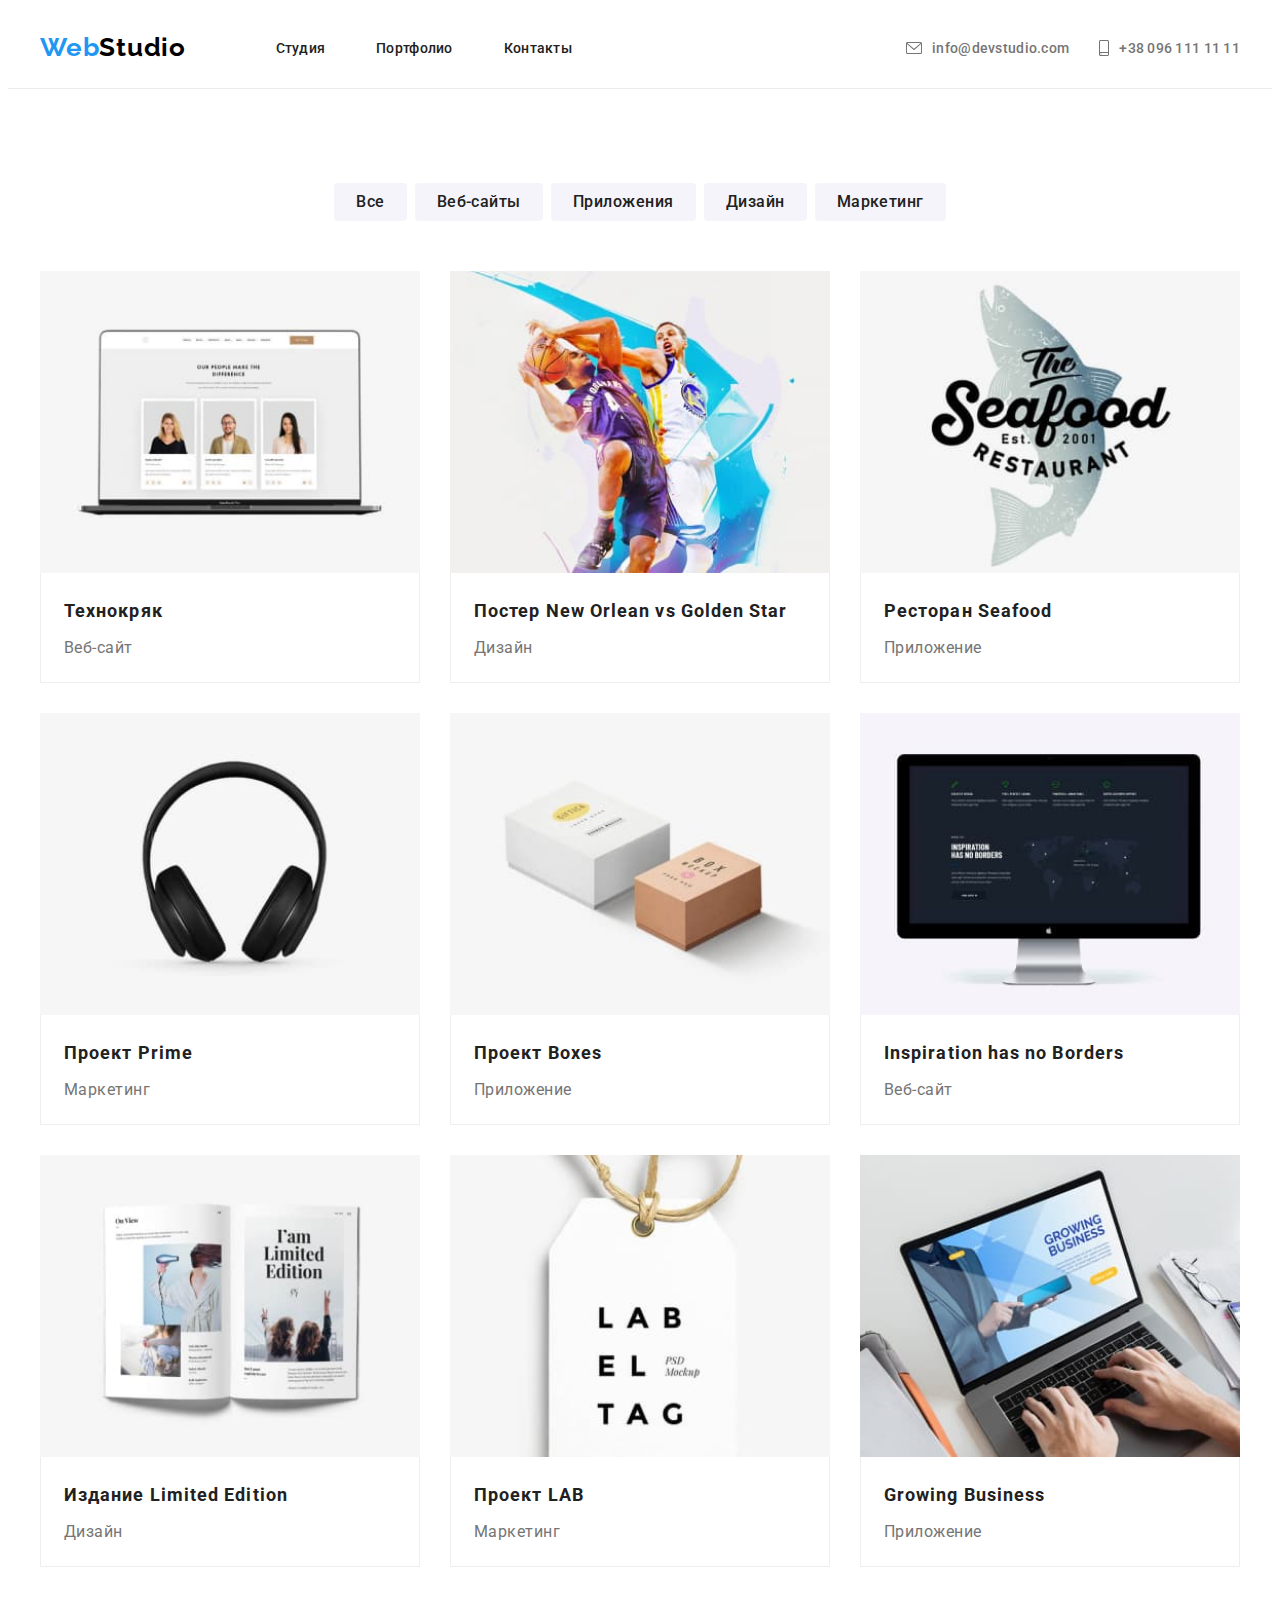
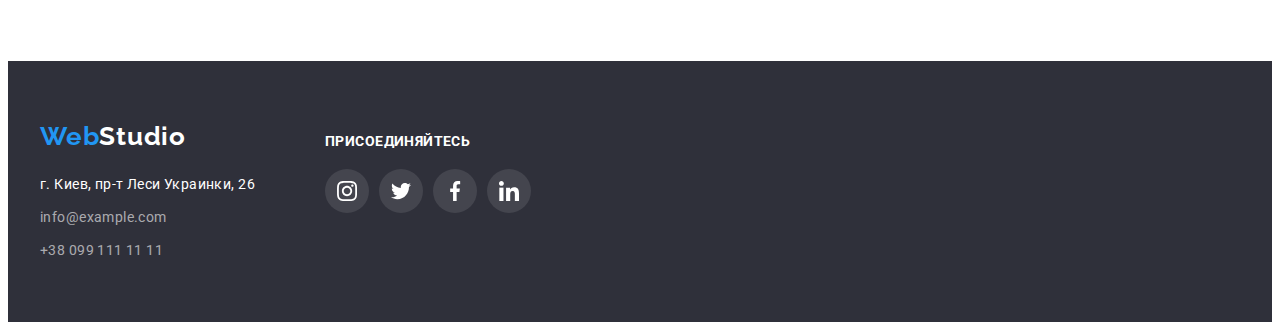
==== portfolio.html @ d5870287 "initial" ====
<!DOCTYPE html>
<html lang="ru">
<head>
    <meta charset="UTF-8">
    <meta http-equiv="X-UA-Compatible" content="IE=edge">
    <meta name="viewport" content="width=device-width, initial-scale=1.0">
    <title>Document-portfolio</title>
    <link rel="stylesheet" href="https://cdnjs.cloudflare.com/ajax/libs/modern-normalize/1.1.0/modern-normalize.min.css"
        integrity="sha512-wpPYUAdjBVSE4KJnH1VR1HeZfpl1ub8YT/NKx4PuQ5NmX2tKuGu6U/JRp5y+Y8XG2tV+wKQpNHVUX03MfMFn9Q=="
        crossorigin="anonymous" referrerpolicy="no-referrer" />
    <link rel="preconnect" href="https://fonts.googleapis.com">
    <link rel="preconnect" href="https://fonts.gstatic.com" crossorigin>
    <link href="https://fonts.googleapis.com/css2?family=Raleway:wght@700&family=Roboto:wght@400;500;700;900&display=swap"
        rel="stylesheet">
    <link rel="stylesheet" href="./css/styles.css">
</head>
<body>
    <header class="header">
        <div class="container header-container">
            <nav class="header-nav">
                <a href="" class="header-logo"><span class="header-logo-first">Web</span><span class="header-logo-second">Studio</span></a>
                <ul class="list header-nav-list">
                    <li class="header-nav-item"><a href="./index.html" class="header-link">Студия</a></li>
                    <li class="header-nav-item"><a href="" class="header-link">Портфолио</a></li>
                    <li class="header-nav-item"><a href="" class="header-link">Контакты</a></li>
                </ul>
            </nav>
            <ul class="list header-contacts-list">
                <li class="header-contacts-item">
                    <a href="mailto:info@devstudio.com" class="header-contacts-link">
                        <svg class="header-contacts-icon" width="16" height="12">
                            <use href="./images/icons.svg#icon-envelope"></use>
                        </svg>
                        info@devstudio.com</a>
                </li>
                <li class="header-contacts-item">
                    <a href="tel:+380961111111" class="header-contacts-link">
                        <svg class="header-contacts-icon" width="10" height="16">
                            <use href="./images/icons.svg#icon-smartphone"></use>
                        </svg>
                        +38 096 111 11 11</a>
                </li>
            </ul>
        </div>
    </header>

    <main>
        <section class="portfolio section">
            <div class="container">
                <h2 class="visually-hidden">Наше портфолио</h2>
                <ul class="list portfolio-list-btn">
                    <li class="item-btn"><button type="button" class="portfolio-btn">Все</button></li>
                    <li class="item-btn"><button type="button" class="portfolio-btn">Веб-сайты</button></li>
                    <li class="item-btn"><button type="button" class="portfolio-btn">Приложения</button></li>
                    <li class="item-btn"><button type="button" class="portfolio-btn">Дизайн</button></li>
                    <li class="item-btn"><button type="button" class="portfolio-btn">Маркетинг</button></li>
                </ul>
                <ul class="list portfolio-projects-list">
                    <li class="portfolio-projects-item">
                        <a href="" class="portfolio-projects-item-link">
                            <img src="./images/web-site-1.jpg" alt="фотографии на ноутбуке" width="370">
                            <div class="portfolio-projects-description">
                                <h3 class="portfolio-projects-title">Технокряк</h3>
                                <p class="portfolio-projects-text">Веб-сайт</p>
                            </div>
                        </a>
                    </li>
                    <li class="portfolio-projects-item">
                        <a href="" class="portfolio-projects-item-link">
                            <img src="./images//design-1.jpg" alt="игра в баскетбол" width="370">
                            <div class="portfolio-projects-description">
                                <h3 class="portfolio-projects-title">Постер <span lang="en"> New Orlean vs Golden Star</span></h3>
                                <p class="portfolio-projects-text">Дизайн</p>
                            </div>
                        </a>
                    </li>
                    <li class="portfolio-projects-item">
                        <a href="" class="portfolio-projects-item-link">
                            <img src="./images/application-1.jpg" alt="рыба" width="370">
                            <div class="portfolio-projects-description">
                                <h3 class="portfolio-projects-title">Ресторан <span lang="en"> Seafood</span></h3>
                                <p class="portfolio-projects-text">Приложение</p>
                            </div>
                        </a>
                    </li>
                    <li class="portfolio-projects-item">
                        <a href="" class="portfolio-projects-item-link">
                            <img src="./images/marketing-1.jpg" alt="наушники" width="370">
                            <div class="portfolio-projects-description">
                                <h3 class="portfolio-projects-title">Проект <span lang="en">Prime</span></h3>
                                <p class="portfolio-projects-text">Маркетинг</p>
                            </div>
                        </a>
                    </li>
                    <li class="portfolio-projects-item">
                        <a href="" class="portfolio-projects-item-link">
                            <img src="./images/application-2.jpg" alt="две коробки" width="370">
                            <div class="portfolio-projects-description">
                                <h3 class="portfolio-projects-title">Проект <span lang="en">Boxes</span></h3>
                                <p class="portfolio-projects-text">Приложение</p>
                            </div>
                        </a>
                    </li>
                    <li class="portfolio-projects-item">
                        <a href="" class="portfolio-projects-item-link">
                            <img src="./images/web-site-2.jpg" alt="монитор компьютера" width="370">
                            <div class="portfolio-projects-description">
                                <h3 lang="en" class="portfolio-projects-title">Inspiration has no Borders</h3>
                                <p class="portfolio-projects-text">Веб-сайт</p>
                            </div>
                        </a>
                    </li>
                    <li class="portfolio-projects-item">
                        <a href="" class="portfolio-projects-item-link">
                            <img src="./images//design-2.jpg" alt="книга" width="370">
                            <div class="portfolio-projects-description">
                                <h3 class="portfolio-projects-title">Издание <span lang="en">Limited Edition</span></h3>
                                <p class="portfolio-projects-text">Дизайн</p>
                            </div>
                        </a>
                    </li>
                    <li class="portfolio-projects-item">
                        <a href="" class="portfolio-projects-item-link">
                            <img src="./images/marketing-2.jpg" alt="логотип проекта" width="370">
                            <div class="portfolio-projects-description">
                                <h3 class="portfolio-projects-title">Проект <span lang="en">LAB</span></h3>
                                <p class="portfolio-projects-text">Маркетинг</p>
                            </div>
                        </a>
                    </li>
                    <li class="portfolio-projects-item">
                        <a href="" class="portfolio-projects-item-link">
                            <img src="./images/application-3.jpg" alt="человек работает на ноутбуке" width="370">
                            <div class="portfolio-projects-description">
                                <h3 lang="en" class="portfolio-projects-title">Growing Business</h3>
                                <p class="portfolio-projects-text">Приложение</p>
                            </div>
                        </a>
                    </li>
                </ul>
            </div>
        </section>        
    </main>

    <footer class="footer">
        <div class="container footer-container">
            <div class="footer-logo-address">
                <a href="" class="footer-logo"><span class="footer-logo-first">Web</span><span class="footer-logo-second">Studio</span></a>
                <address class="footer-address">
                    <ul class="list">
                        <li class="footer-item"><a href="https://goo.gl/maps/iqcSmfnzoTDPEqYf7" target="_blank" rel="noopener noreferrer nofollow" class="footer-link footer-maps-link">г. Киев, пр-т Леси Украинки, 26</a></li>
                        <li class="footer-item"><a href="mailto:info@example.com" class="footer-link footer-contacts-link">info@example.com</a></li>
                        <li class="footer-item"><a href="tel:+380991111111" class="footer-link footer-contacts-link">+38 099 111 11 11</a></li>
                    </ul>
                </address>
            </div>
            <div class="footer-socials">
                <h3 class="footer-socials-title">ПРИСОЕДИНЯЙТЕСЬ</h3>
                <ul class="footer-socials-list list">
                    <li class="footer-socials-item">
                        <a href="" class="footer-socials-link">
                            <svg class="footer-socials-icon" width="20" height="20">
                                <use href="./images/icons.svg#icon-instagram"></use>
                            </svg>
                        </a>
                    </li>
                    <li class="footer-socials-item">
                        <a href="" class="footer-socials-link">
                            <svg class="footer-socials-icon" width="20" height="20">
                                <use href="./images/icons.svg#icon-twitter"></use>
                            </svg>
                        </a>
                    </li>
                    <li class="footer-socials-item">
                        <a href="" class="footer-socials-link">
                            <svg class="footer-socials-icon" width="20" height="20">
                                <use href="./images/icons.svg#icon-facebook"></use>
                            </svg>
                        </a>
                    </li>
                    <li class="footer-socials-item">
                        <a href="" class="footer-socials-link">
                            <svg class="footer-socials-icon" width="20" height="20">
                                <use href="./images/icons.svg#icon-linkedin"></use>
                            </svg>
                        </a>
                    </li>
                </ul>
            </div>
        </div>
    </footer>
</body>
</html>
---- css/styles.css ----
:root {
  --body-color: #212121;
  --body-background-color: #ffffff;
  --logo-first-color: #2196f3;
  --logo-second-color: #000000;
  --header-link-accent-color: #2196f3;
  --header-contacts-link-color: #757575;
  --header-contacts-link-accent-color: #2196f3;
  --header-border-bottom-color: #ececec;
  --footer-background-color: #2f303a;
  --footer-logo-first-color: #2196f3;
  --footer-logo-second-color: #ffffff;
  --footer-maps-link-color: #ffffff;
  --footer-contacts-link-color: rgba(255, 255, 255, 0.6);
  --footer-accent-link-color: #2196f3;
  --footer-join-color: #ffffff;
  --footer-socials-link-background-color: rgba(255, 255, 255, 0.1);
  --footer-socials-link-color: #ffffff;
  --footer-socials-accent-background-color: #2196f3;
  --hero-background-color: #2f303a;
  --hero-title-color: #ffffff;
  --hero-btn-background-color: #2196f3;
  --hero-btn-color: #ffffff;
  --hero-btn-accent-background-color: #f5f4fa;
  --hero-btn-shadow-color: rgba(0, 0, 0, 0.15);
  --peculiarities-decoration-background-color: #f5f4fa;
  --peculiarities-text-color: #757575;
  --team-background-color: #f5f4fa;
  --team-description-background-color: #ffffff;
  --team-link-background-color: #ffffff;
  --team-link-color: #afb1b8;
  --team-link-accent-background-color: #2196f3;
  --team-link-accent-color: #ffffff;
  --clients-link-border-color: #afb1b8;
  --clients-link-color: #afb1b8;
  --clients-link-accent-color: #2196f3;
  --clients-link-accent-border-color: #2196f3;
  --portfolio-btn-background-color: #f5f4fa;
  --portfolio-btn-accent-background-color: #2196f3;
  --portfolio-btn-accent-color: #ffffff;
  --portfolio-description-background-color: #ffffff;
  --portfolio-description-border-color: #eeeeee;
  --team-item-text-color: #757575;
  --portfolio-projects-title-color: #212121;
  --portfolio-projects-text-color: #757575;
}

h1,
h2,
h3,
h4,
h5,
h6,
p {
  margin: 0;
}

ul {
  margin: 0;
  padding: 0;
}

img {
  display: block;
  width: 100%;
  height: auto;
}

.list {
  list-style: none;
}

a {
  text-decoration: none;
}

body {
  font-family: "Roboto", sans-serif;
  color: var(--body-color);
  background-color: var(--body-background-color);
}

.container {
  width: 1200px;
  margin: 0 auto;
  padding-left: 15px;
  padding-right: 15px;
}

.section {
  padding-top: 94px;
  padding-bottom: 94px;
}

/*-------------------HEADER----------------------*/

.header {
  border-bottom: 1px solid var(--header-border-bottom-color);
  padding-top: 24px;
  padding-bottom: 25px;
}

.header-container {
  display: flex;
  align-items: center;
  justify-content: space-between;
}

.header-nav {
  display: flex;
  align-items: center;
  justify-content: space-between;
  min-width: 532px;
}

.header-logo {
  font-family: "Raleway", sans-serif;
  font-weight: bold;
  font-size: 26px;
  line-height: calc(31 / 26);
  letter-spacing: 0.03em;
}
.header-logo-first {
  color: var(--logo-first-color);
}
.header-logo-second {
  color: var(--logo-second-color);
}

.header-nav-list {
  display: flex;
}

.header-nav-item:not(:last-child) {
  margin-right: 51px;
}

.header-link {
  font-weight: 500;
  font-size: 14px;
  line-height: calc(16 / 14);
  letter-spacing: 0.02em;
  color: currentColor;
}
.header-link:hover,
.header-link:focus {
  color: var(--header-link-accent-color);
}

.header-contacts-list {
  display: flex;
}

.header-contacts-item:not(:last-child) {
  margin-right: 30px;
}

.header-contacts-link {
  font-weight: 500;
  font-size: 14px;
  line-height: calc(16 / 14);
  letter-spacing: 0.02em;
  color: var(--header-contacts-link-color);
  display: flex;
  align-items: center;
}
.header-contacts-icon {
  fill: currentColor;
  margin-right: 10px;
}

.header-contacts-link:hover,
.header-contacts-link:focus {
  color: var(--header-contacts-link-accent-color);
}

/* ----------------FOOTER------------------- */

.footer {
  background-color: var(--footer-background-color);
  padding-top: 60px;
  padding-bottom: 60px;
}

.footer-container {
  display: flex;
}

.footer-logo-address {
  margin-right: 70px;
}

.footer-logo {
  font-family: "Raleway", sans-serif;
  font-weight: bold;
  font-size: 26px;
  line-height: calc(31 / 26);
  letter-spacing: 0.03em;
  display: inline-block;
  margin-bottom: 20px;
}
.footer-logo-first {
  color: var(--footer-logo-first-color);
}
.footer-logo-second {
  color: var(--footer-logo-second-color);
}

.footer-link {
  font-style: normal;
  font-size: 14px;
  line-height: calc(24 / 14);
  letter-spacing: 0.03em;
}
.footer-maps-link {
  color: var(--footer-maps-link-color);
}
.footer-contacts-link {
  color: var(--footer-contacts-link-color);
}
.footer-link:hover,
.footer-link:focus {
  color: var(--footer-accent-link-color);
}

.footer-item:not(:last-child) {
  margin-bottom: 9px;
}

.footer-socials {
  padding-top: 12px;
}

.footer-socials-title {
  font-size: 14px;
  line-height: calc(16 / 14);
  letter-spacing: 0.03em;
  text-transform: uppercase;
  color: var(--footer-join-color);
  margin-bottom: 20px;
}
.footer-socials-list {
  display: flex;
  justify-content: center;
}
.footer-socials-item:not(:last-child) {
  margin-right: 10px;
}
.footer-socials-link {
  width: 44px;
  height: 44px;
  border-radius: 50%;
  background-color: var(--footer-socials-link-background-color);
  display: flex;
  align-items: center;
  justify-content: center;
  color: var(--footer-socials-link-color);
}
.footer-socials-icon {
  fill: currentColor;
}
.footer-socials-link:hover,
.footer-socials-link:focus {
  background-color: var(--footer-socials-accent-background-color);
}

/* -----------------STUDIO---------------------- */
/* --------------------HERO------------------------ */
.hero {
  background-color: var(--hero-background-color);
  background-image: linear-gradient(
      rgba(47, 48, 58, 0.4),
      rgba(47, 48, 58, 0.4)
    ),
    url(../images/hero-bg.jpg);
  background-repeat: no-repeat;
  background-position: center;
  background-size: cover;
  padding-top: 200px;
  padding-bottom: 200px;
  max-width: 1600px;
  margin: 0 auto;
}

.hero-title {
  font-weight: 900;
  font-size: 44px;
  line-height: calc(60 / 44);
  text-align: center;
  letter-spacing: 0.06em;
  text-transform: uppercase;
  color: var(--hero-title-color);
  margin-bottom: 21px;
  margin-left: auto;
  margin-right: auto;
  width: 623px;
}

.hero-btn {
  font-family: inherit;
  font-weight: bold;
  font-size: 16px;
  line-height: calc(30 / 16);
  display: flex;
  align-items: center;
  justify-content: center;
  letter-spacing: 0.06em;
  color: var(--hero-btn-color);
  background-color: var(--hero-btn-background-color);
  cursor: pointer;
  box-shadow: 0px 4px 4px var(--hero-btn-shadow-color);
  border-radius: 4px;
  border: 0 outset currentColor;
  padding: 10px 32px;
  margin-left: auto;
  margin-right: auto;
}
.hero-btn:hover,
.hero-btn:focus {
  background-color: var(--hero-btn-accent-background-color);
  color: currentColor;
}

/* ----------------PECULIARITIES----------------*/

.peculiarities {
  padding-bottom: 0;
}

.visually-hidden {
  position: absolute;
  white-space: nowrap;
  width: 1px;
  height: 1px;
  overflow: hidden;
  border: 0;
  padding: 0;
  clip: rect(0 0 0 0);
  clip-path: inset(50%);
  margin: -1px;
}

.peculiarities-list {
  display: flex;
  justify-content: space-between;
}

.peculiarities-item {
  width: 270px;
}
.peculiarities-decoration {
  display: flex;
  justify-content: center;
  padding-top: 25px;
  padding-bottom: 25px;
  background-color: var(--peculiarities-decoration-background-color);
  border-radius: 4px;
  margin-bottom: 30px;
}

.peculiarities-title {
  font-size: 14px;
  line-height: calc(16 / 14);
  letter-spacing: 0.03em;
  text-transform: uppercase;
  color: currentColor;
  margin-bottom: 10px;
}

.peculiarities-text {
  font-size: 14px;
  line-height: calc(24 / 14);
  letter-spacing: 0.03em;
  color: var(--peculiarities-text-color);
}

/* ----------------ACTIVITY---------------- */

.activity-title {
  font-size: 36px;
  line-height: calc(42 / 36);
  text-align: center;
  letter-spacing: 0.03em;
  color: currentColor;
  margin-bottom: 50px;
}

.activity-list {
  display: flex;
  justify-content: space-between;
}

/* --------------------TEAM------------------ */

.team {
  background-color: var(--team-background-color);
}

.team-title {
  font-size: 36px;
  line-height: calc(42 / 36);
  text-align: center;
  letter-spacing: 0.03em;
  color: currentColor;
  margin-bottom: 50px;
}

.team-list {
  display: flex;
  justify-content: space-between;
}

.team-item {
  width: 270px;
  box-shadow: 0px 1px 3px rgba(0, 0, 0, 0.12), 0px 1px 1px rgba(0, 0, 0, 0.14),
    0px 2px 1px rgba(0, 0, 0, 0.2);
  border-radius: 0px 0px 4px 4px;
}

.team-item-description {
  padding-top: 30px;
  padding-bottom: 30px;
  background-color: var(--team-description-background-color);
}

.team-item-title {
  font-weight: 500;
  font-size: 16px;
  line-height: calc(19 / 16);
  text-align: center;
  letter-spacing: 0.03em;
  color: currentColor;
  margin-bottom: 10px;
}

.team-item-text {
  font-size: 16px;
  line-height: calc(19 / 16);
  text-align: center;
  letter-spacing: 0.03em;
  color: var(--team-item-text-color);
  margin-bottom: 16px;
}

.team-socials-list {
  display: flex;
  justify-content: center;
}

.team-socials-item:not(:last-child) {
  margin-right: 10px;
}

.team-socials-link {
  width: 44px;
  height: 44px;
  background-color: var(--team-link-background-color);
  border-radius: 50%;
  display: flex;
  align-items: center;
  justify-content: center;
  color: var(--team-link-color);
}

.team-socials-icon {
  fill: currentColor;
}

.team-socials-link:hover,
.team-socials-link:focus {
  background-color: var(--team-link-accent-background-color);
  color: var(--team-link-accent-color);
}

/* ---------------------CLIENTS--------------------*/

.clients-title {
  font-size: 36px;
  line-height: calc(42 / 36);
  text-align: center;
  letter-spacing: 0.03em;
  color: currentColor;
  margin-bottom: 50px;
}

.clients-list {
  display: flex;
  justify-content: space-between;
}

.clients-item-link {
  display: block;
  padding: 15px 31px;
  border: 1px solid var(--clients-link-border-color);
  border-radius: 4px;
  color: var(--clients-link-color);
}

.clients-item-icon {
  fill: currentColor;
}

.clients-item-link:hover,
.clients-item-link:focus {
  color: var(--clients-link-accent-color);
  border-color: var(--clients-link-accent-border-color);
}
/* ---------------------PORTFOLIO------------------- */
/* -------------------- portfolio-------------------*/

.visually-hidden {
  position: absolute;
  white-space: nowrap;
  width: 1px;
  height: 1px;
  overflow: hidden;
  border: 0;
  padding: 0;
  clip: rect(0 0 0 0);
  clip-path: inset(50%);
  margin: -1px;
}

.portfolio-list-btn {
  margin-bottom: 50px;
  display: flex;
  justify-content: center;
}

.item-btn:not(:last-child) {
  margin-right: 8px;
}

.portfolio-btn {
  font-family: inherit;
  font-weight: 500;
  font-size: 16px;
  line-height: calc(26 / 16);
  text-align: center;
  letter-spacing: 0.03em;
  color: currentColor;
  background-color: var(--portfolio-btn-background-color);
  cursor: pointer;
  padding: 6px 22px;
  border: 0 outset currentColor;
  border-radius: 4px;
}

.portfolio-btn:hover,
.portfolio-btn:focus {
  background-color: var(--portfolio-btn-accent-background-color);
  color: var(--portfolio-btn-accent-color);
  box-shadow: 0px 3px 1px rgba(0, 0, 0, 0.1), 0px 1px 2px rgba(0, 0, 0, 0.08),
    0px 2px 2px rgba(0, 0, 0, 0.12);
}

.portfolio-projects-list {
  display: flex;
  flex-wrap: wrap;
  margin-left: -30px;
  margin-top: -30px;
}

.portfolio-projects-item {
  margin-left: 30px;
  margin-top: 30px;
  flex-basis: calc((100% - 90px) / 3);
}

.portfolio-projects-item-link {
  display: block;
}

.portfolio-projects-item-link:hover {
  box-shadow: 0px 1px 1px rgba(0, 0, 0, 0.12), 0px 4px 4px rgba(0, 0, 0, 0.06),
    1px 4px 6px rgba(0, 0, 0, 0.16);
}

.portfolio-projects-description {
  background-color: var(--portfolio-description-background-color);
  border-right: 1px solid var(--portfolio-description-border-color);
  border-bottom: 1px solid var(--portfolio-description-border-color);
  border-left: 1px solid var(--portfolio-description-border-color);
  padding-top: 20px;
  padding-right: 23px;
  padding-bottom: 19px;
  padding-left: 23px;
}

.portfolio-projects-title {
  font-size: 18px;
  line-height: calc(36 / 18);
  letter-spacing: 0.06em;
  color: var(--portfolio-projects-title-color);
  margin-bottom: 4px;
}

.portfolio-projects-text {
  font-size: 16px;
  line-height: calc(30 / 16);
  letter-spacing: 0.03em;
  color: var(--portfolio-projects-text-color);
}
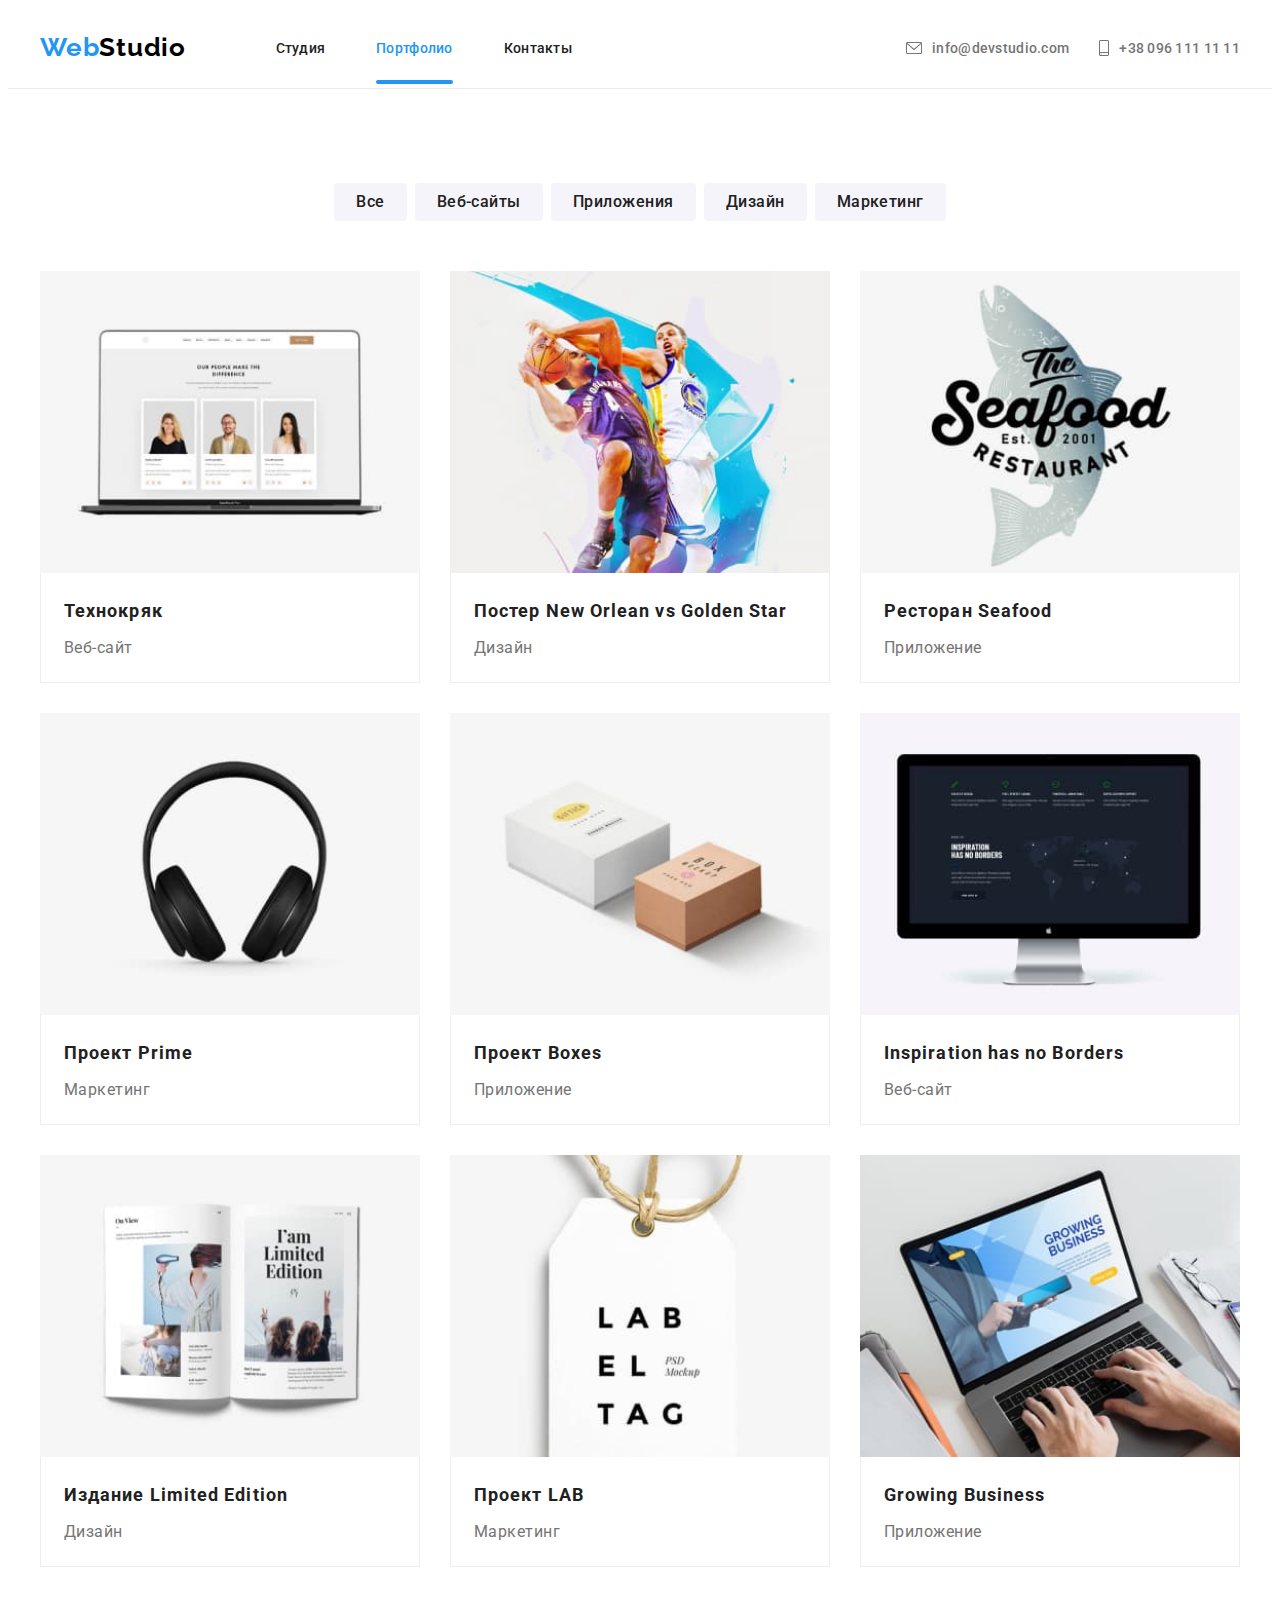
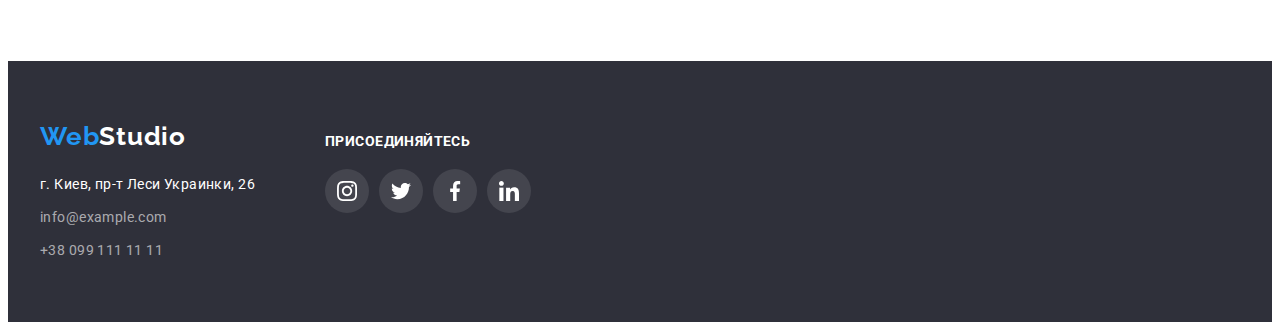
==== commit 91c5c88a: "corrected" ====
--- a/portfolio.html
+++ b/portfolio.html
@@ -21,7 +21,7 @@
                 <a href="" class="header-logo"><span class="header-logo-first">Web</span><span class="header-logo-second">Studio</span></a>
                 <ul class="list header-nav-list">
                     <li class="header-nav-item"><a href="./index.html" class="header-link">Студия</a></li>
-                    <li class="header-nav-item"><a href="" class="header-link">Портфолио</a></li>
+                    <li class="header-nav-item"><a href="" class="header-link portfolio-link">Портфолио</a></li>
                     <li class="header-nav-item"><a href="" class="header-link">Контакты</a></li>
                 </ul>
             </nav>
@@ -58,7 +58,10 @@
                 <ul class="list portfolio-projects-list">
                     <li class="portfolio-projects-item">
                         <a href="" class="portfolio-projects-item-link">
-                            <img src="./images/web-site-1.jpg" alt="фотографии на ноутбуке" width="370">
+                            <div class="portfolio-projects-wrap">
+                                <img src="./images/web-site-1.jpg" alt="фотографии на ноутбуке" width="370">
+                                <p class="portfolio-projects-overlay">Технокряк это современная площадка распространения коронавируса. Компании используют эту платформу для цифрового шпионажа и атак на защищённые сервера конкурентов.</p>
+                            </div>
                             <div class="portfolio-projects-description">
                                 <h3 class="portfolio-projects-title">Технокряк</h3>
                                 <p class="portfolio-projects-text">Веб-сайт</p>
@@ -67,7 +70,10 @@
                     </li>
                     <li class="portfolio-projects-item">
                         <a href="" class="portfolio-projects-item-link">
-                            <img src="./images//design-1.jpg" alt="игра в баскетбол" width="370">
+                            <div class="portfolio-projects-wrap">
+                                <img src="./images//design-1.jpg" alt="игра в баскетбол" width="370">
+                                <p class="portfolio-projects-overlay">Постер <span lang="en"> New Orlean vs Golden Star</span></p>
+                            </div>
                             <div class="portfolio-projects-description">
                                 <h3 class="portfolio-projects-title">Постер <span lang="en"> New Orlean vs Golden Star</span></h3>
                                 <p class="portfolio-projects-text">Дизайн</p>
@@ -76,7 +82,10 @@
                     </li>
                     <li class="portfolio-projects-item">
                         <a href="" class="portfolio-projects-item-link">
-                            <img src="./images/application-1.jpg" alt="рыба" width="370">
+                            <div class="portfolio-projects-wrap">
+                                <img src="./images/application-1.jpg" alt="рыба" width="370">
+                                <p class="portfolio-projects-overlay">Ресторан <span lang="en"> Seafood</span></p>
+                            </div>
                             <div class="portfolio-projects-description">
                                 <h3 class="portfolio-projects-title">Ресторан <span lang="en"> Seafood</span></h3>
                                 <p class="portfolio-projects-text">Приложение</p>
@@ -85,7 +94,10 @@
                     </li>
                     <li class="portfolio-projects-item">
                         <a href="" class="portfolio-projects-item-link">
-                            <img src="./images/marketing-1.jpg" alt="наушники" width="370">
+                            <div class="portfolio-projects-wrap">
+                                <img src="./images/marketing-1.jpg" alt="наушники" width="370">
+                                <p class="portfolio-projects-overlay">Проект <span lang="en">Prime</span></p>
+                            </div>
                             <div class="portfolio-projects-description">
                                 <h3 class="portfolio-projects-title">Проект <span lang="en">Prime</span></h3>
                                 <p class="portfolio-projects-text">Маркетинг</p>
@@ -94,7 +106,10 @@
                     </li>
                     <li class="portfolio-projects-item">
                         <a href="" class="portfolio-projects-item-link">
-                            <img src="./images/application-2.jpg" alt="две коробки" width="370">
+                            <div class="portfolio-projects-wrap">
+                                <img src="./images/application-2.jpg" alt="две коробки" width="370">
+                                <p class="portfolio-projects-overlay">Проект <span lang="en">Boxes</span></p>
+                            </div>
                             <div class="portfolio-projects-description">
                                 <h3 class="portfolio-projects-title">Проект <span lang="en">Boxes</span></h3>
                                 <p class="portfolio-projects-text">Приложение</p>
@@ -103,16 +118,22 @@
                     </li>
                     <li class="portfolio-projects-item">
                         <a href="" class="portfolio-projects-item-link">
-                            <img src="./images/web-site-2.jpg" alt="монитор компьютера" width="370">
-                            <div class="portfolio-projects-description">
-                                <h3 lang="en" class="portfolio-projects-title">Inspiration has no Borders</h3>
+                            <div class="portfolio-projects-wrap">
+                                <img src="./images/web-site-2.jpg" alt="монитор компьютера" width="370">
+                                <p class="portfolio-projects-overlay" lang="en">Inspiration has no Borders</p>
+                            </div>
+                            <div class="portfolio-projects-description">
+                                <h3 class="portfolio-projects-title" lang="en">Inspiration has no Borders</h3>
                                 <p class="portfolio-projects-text">Веб-сайт</p>
                             </div>
                         </a>
                     </li>
                     <li class="portfolio-projects-item">
                         <a href="" class="portfolio-projects-item-link">
-                            <img src="./images//design-2.jpg" alt="книга" width="370">
+                            <div class="portfolio-projects-wrap">
+                                <img src="./images//design-2.jpg" alt="книга" width="370">
+                                <p class="portfolio-projects-overlay">Издание <span lang="en">Limited Edition</span></p>
+                            </div>
                             <div class="portfolio-projects-description">
                                 <h3 class="portfolio-projects-title">Издание <span lang="en">Limited Edition</span></h3>
                                 <p class="portfolio-projects-text">Дизайн</p>
@@ -121,7 +142,10 @@
                     </li>
                     <li class="portfolio-projects-item">
                         <a href="" class="portfolio-projects-item-link">
-                            <img src="./images/marketing-2.jpg" alt="логотип проекта" width="370">
+                            <div class="portfolio-projects-wrap">
+                                <img src="./images/marketing-2.jpg" alt="логотип проекта" width="370">
+                                <p class="portfolio-projects-overlay">Проект <span lang="en">LAB</span></p>
+                            </div>
                             <div class="portfolio-projects-description">
                                 <h3 class="portfolio-projects-title">Проект <span lang="en">LAB</span></h3>
                                 <p class="portfolio-projects-text">Маркетинг</p>
@@ -130,9 +154,12 @@
                     </li>
                     <li class="portfolio-projects-item">
                         <a href="" class="portfolio-projects-item-link">
-                            <img src="./images/application-3.jpg" alt="человек работает на ноутбуке" width="370">
-                            <div class="portfolio-projects-description">
-                                <h3 lang="en" class="portfolio-projects-title">Growing Business</h3>
+                            <div class="portfolio-projects-wrap">
+                                <img src="./images/application-3.jpg" alt="человек работает на ноутбуке" width="370">
+                                <p class="portfolio-projects-overlay" lang="en">Growing Business</p>
+                            </div>
+                            <div class="portfolio-projects-description">
+                                <h3 class="portfolio-projects-title" lang="en">Growing Business</h3>
                                 <p class="portfolio-projects-text">Приложение</p>
                             </div>
                         </a>
--- a/css/styles.css
+++ b/css/styles.css
@@ -3,6 +3,8 @@
   --body-background-color: #ffffff;
   --logo-first-color: #2196f3;
   --logo-second-color: #000000;
+  --header-link-focus-color: #2196f3;
+  --header-link-after-focus-background-color: #2196f3;
   --header-link-accent-color: #2196f3;
   --header-contacts-link-color: #757575;
   --header-contacts-link-accent-color: #2196f3;
@@ -25,6 +27,8 @@
   --hero-btn-shadow-color: rgba(0, 0, 0, 0.15);
   --peculiarities-decoration-background-color: #f5f4fa;
   --peculiarities-text-color: #757575;
+  --activity-item-box-background-color: rgba(47, 48, 58, 0.8);
+  --activity-item-title-color: #ffffff;
   --team-background-color: #f5f4fa;
   --team-description-background-color: #ffffff;
   --team-link-background-color: #ffffff;
@@ -35,12 +39,19 @@
   --clients-link-color: #afb1b8;
   --clients-link-accent-color: #2196f3;
   --clients-link-accent-border-color: #2196f3;
+  --backdrop-background-color: rgba(0, 0, 0, 0.2);
+  --modal-background-color: #ffffff;
+  --modal-close-btn-background-color: #ffffff;
+  --modal-close-btn-border-color: rgba(0, 0, 0, 0.1);
+  --modal-close-icon-color: #000000;
   --portfolio-btn-background-color: #f5f4fa;
   --portfolio-btn-accent-background-color: #2196f3;
   --portfolio-btn-accent-color: #ffffff;
   --portfolio-description-background-color: #ffffff;
   --portfolio-description-border-color: #eeeeee;
   --team-item-text-color: #757575;
+  --portfolio-projects-overlay-color: #ffffff;
+  --portfolio-projects-overlay-background-color: rgba(33, 150, 243, 0.9);
   --portfolio-projects-title-color: #212121;
   --portfolio-projects-text-color: #757575;
 }
@@ -141,7 +152,27 @@
   line-height: calc(16 / 14);
   letter-spacing: 0.02em;
   color: currentColor;
-}
+  position: relative;
+  transition: color 250ms cubic-bezier(0.4, 0, 0.2, 1);
+}
+
+.studio-link,
+.portfolio-link {
+  color: var(--header-link-focus-color);
+}
+
+.studio-link::after,
+.portfolio-link::after {
+  content: "";
+  width: 100%;
+  height: 4px;
+  border-radius: 2px;
+  position: absolute;
+  bottom: -28px;
+  left: 0;
+  background-color: var(--header-link-after-focus-background-color);
+}
+
 .header-link:hover,
 .header-link:focus {
   color: var(--header-link-accent-color);
@@ -163,6 +194,7 @@
   color: var(--header-contacts-link-color);
   display: flex;
   align-items: center;
+  transition: color 250ms cubic-bezier(0.4, 0, 0.2, 1);
 }
 .header-contacts-icon {
   fill: currentColor;
@@ -211,6 +243,7 @@
   font-size: 14px;
   line-height: calc(24 / 14);
   letter-spacing: 0.03em;
+  transition: color 250ms cubic-bezier(0.4, 0, 0.2, 1);
 }
 .footer-maps-link {
   color: var(--footer-maps-link-color);
@@ -255,6 +288,7 @@
   align-items: center;
   justify-content: center;
   color: var(--footer-socials-link-color);
+  transition: background-color 250ms cubic-bezier(0.4, 0, 0.2, 1);
 }
 .footer-socials-icon {
   fill: currentColor;
@@ -314,6 +348,8 @@
   padding: 10px 32px;
   margin-left: auto;
   margin-right: auto;
+  transition: background-color 250ms cubic-bezier(0.4, 0, 0.2, 1),
+    color 250ms cubic-bezier(0.4, 0, 0.2, 1);
 }
 .hero-btn:hover,
 .hero-btn:focus {
@@ -390,6 +426,30 @@
   justify-content: space-between;
 }
 
+.activity-item {
+  position: relative;
+}
+
+.activity-item-box {
+  display: flex;
+  width: 100%;
+  padding-top: 27px;
+  padding-bottom: 27px;
+  justify-content: center;
+  background-color: var(--activity-item-box-background-color);
+  position: absolute;
+  bottom: 0;
+  left: 0;
+}
+
+.activity-item-title {
+  font-size: 14px;
+  line-height: calc(16 / 14);
+  text-align: center;
+  letter-spacing: 0.03em;
+  text-transform: uppercase;
+  color: var(--activity-item-title-color);
+}
 /* --------------------TEAM------------------ */
 
 .team {
@@ -460,6 +520,8 @@
   align-items: center;
   justify-content: center;
   color: var(--team-link-color);
+  transition: background-color 250ms cubic-bezier(0.4, 0, 0.2, 1),
+    color 250ms cubic-bezier(0.4, 0, 0.2, 1);
 }
 
 .team-socials-icon {
@@ -494,6 +556,8 @@
   border: 1px solid var(--clients-link-border-color);
   border-radius: 4px;
   color: var(--clients-link-color);
+  transition: color 250ms cubic-bezier(0.4, 0, 0.2, 1),
+    border-color 250ms cubic-bezier(0.4, 0, 0.2, 1);
 }
 
 .clients-item-icon {
@@ -505,6 +569,63 @@
   color: var(--clients-link-accent-color);
   border-color: var(--clients-link-accent-border-color);
 }
+
+/* ---------------------BACKDROP------------------- */
+
+.backdrop {
+  display: flex;
+  align-items: center;
+  justify-content: center;
+  width: 100vw;
+  height: 100vh;
+  position: fixed;
+  top: 0;
+  left: 0;
+  background-color: var(--backdrop-background-color);
+  transition: opacity 250ms cubic-bezier(0.4, 0, 0.2, 1),
+    visibility 250ms cubic-bezier(0.4, 0, 0.2, 1);
+}
+
+.modal {
+  position: absolute;
+  width: 528px;
+  height: 581px;
+  background-color: var(--modal-background-color);
+  box-shadow: 0px 1px 3px rgba(0, 0, 0, 0.12), 0px 1px 1px rgba(0, 0, 0, 0.14),
+    0px 2px 1px rgba(0, 0, 0, 0.2);
+  border-radius: 4px;
+  transform: rotate(0) scale(1);
+  transition: transform 250ms cubic-bezier(0.4, 0, 0.2, 1);
+}
+
+.modal-close-btn {
+  position: absolute;
+  width: 30px;
+  height: 30px;
+  top: 8px;
+  right: 8px;
+  display: flex;
+  align-items: center;
+  justify-content: center;
+  background-color: var(--modal-close-btn-background-color);
+  border: 1px solid var(--modal-close-btn-border-color);
+  border-radius: 50%;
+}
+
+.modal-close-icon {
+  fill: var(--modal-close-icon-color);
+}
+
+.is-hidden {
+  opacity: 0;
+  pointer-events: none;
+  visibility: hidden;
+}
+
+.is-hidden .modal {
+  transform: rotate(-90deg) scale(0.5);
+}
+
 /* ---------------------PORTFOLIO------------------- */
 /* -------------------- portfolio-------------------*/
 
@@ -544,6 +665,9 @@
   padding: 6px 22px;
   border: 0 outset currentColor;
   border-radius: 4px;
+  transition: background-color 250ms cubic-bezier(0.4, 0, 0.2, 1),
+    color 250ms cubic-bezier(0.4, 0, 0.2, 1),
+    box-shadow 250ms cubic-bezier(0.4, 0, 0.2, 1);
 }
 
 .portfolio-btn:hover,
@@ -569,11 +693,40 @@
 
 .portfolio-projects-item-link {
   display: block;
+  transition: box-shadow 250ms cubic-bezier(0.4, 0, 0.2, 1);
 }
 
 .portfolio-projects-item-link:hover {
   box-shadow: 0px 1px 1px rgba(0, 0, 0, 0.12), 0px 4px 4px rgba(0, 0, 0, 0.06),
     1px 4px 6px rgba(0, 0, 0, 0.16);
+}
+
+.portfolio-projects-item-link:hover .portfolio-projects-overlay {
+  transform: translateY(0);
+}
+
+.portfolio-projects-wrap {
+  position: relative;
+  overflow: hidden;
+}
+
+.portfolio-projects-overlay {
+  position: absolute;
+  top: 0;
+  left: 0;
+  padding-left: 24px;
+  padding-right: 24px;
+  display: flex;
+  align-items: center;
+  height: 100%;
+  width: 100%;
+  font-size: 18px;
+  line-height: calc(28 / 18);
+  letter-spacing: 0.03em;
+  color: var(--portfolio-projects-overlay-color);
+  background-color: var(--portfolio-projects-overlay-background-color);
+  transform: translateY(100%);
+  transition: transform 250ms cubic-bezier(0.4, 0, 0.2, 1);
 }
 
 .portfolio-projects-description {
